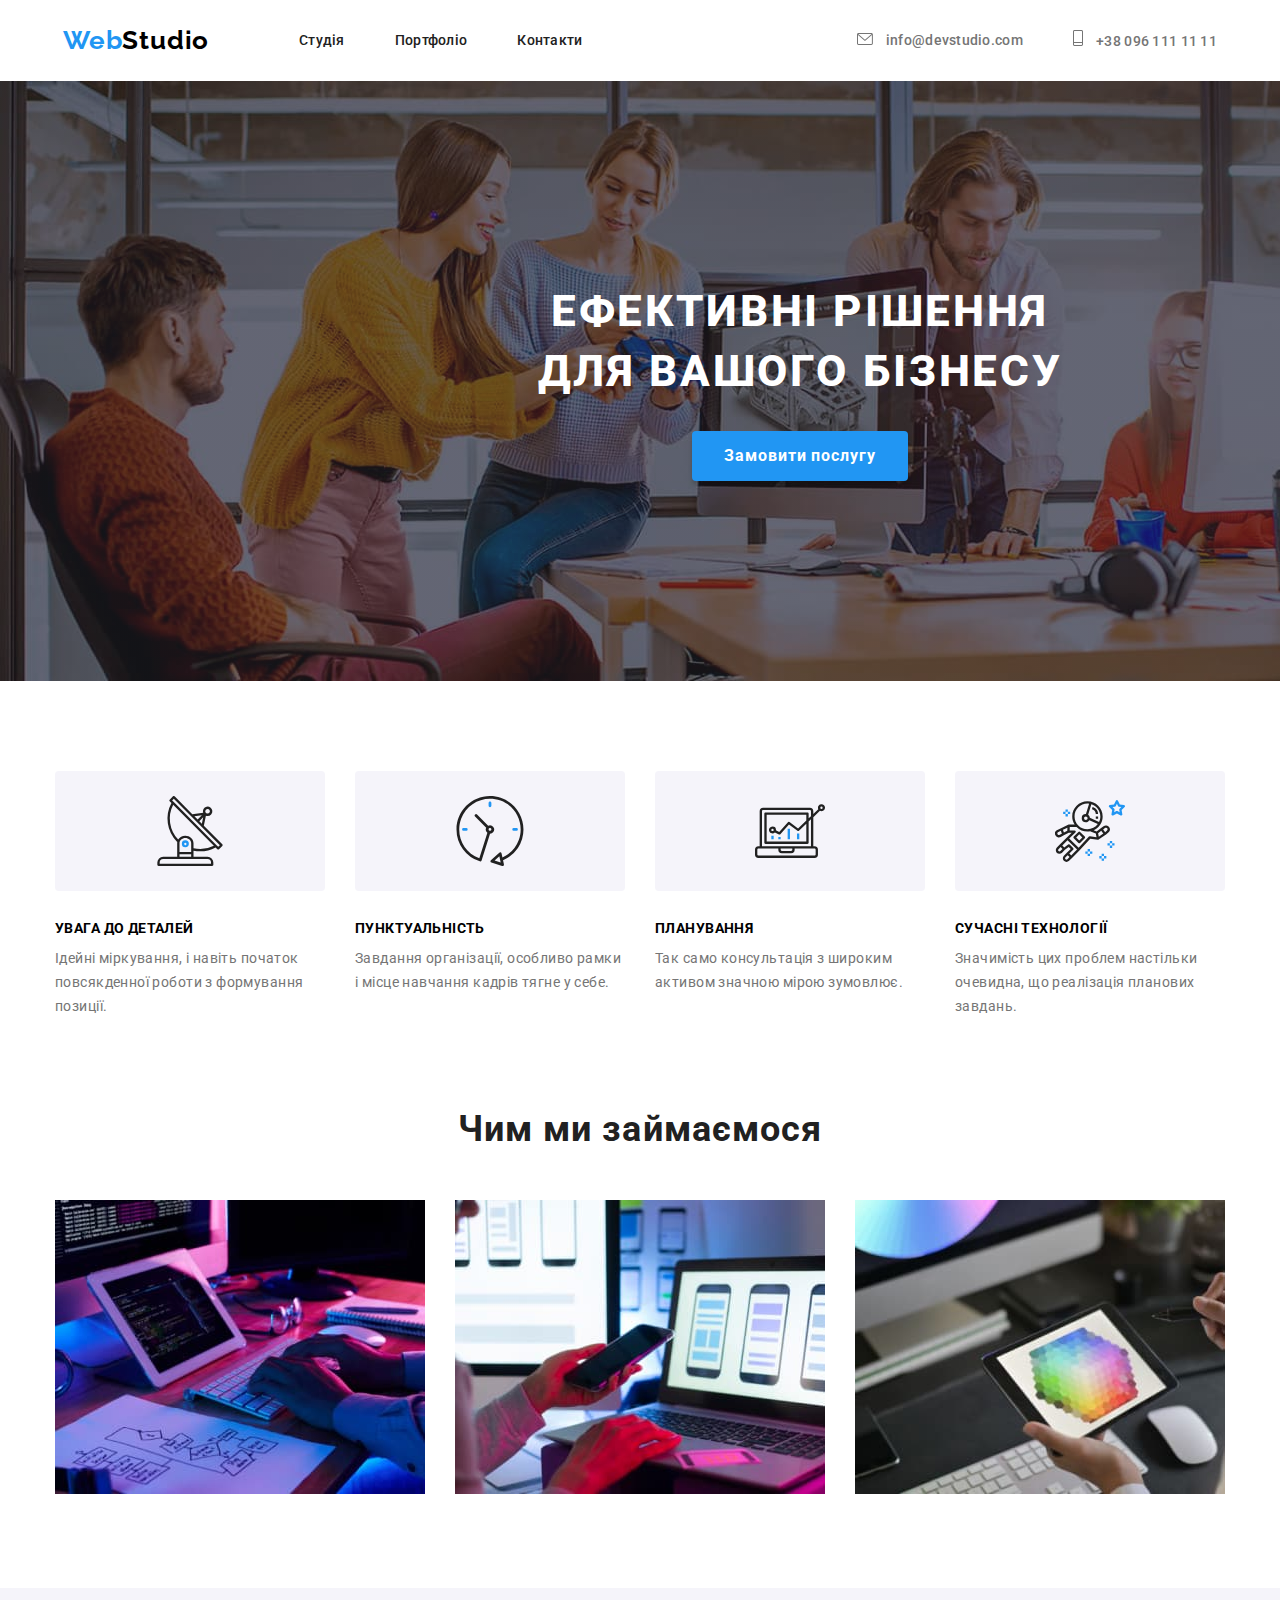
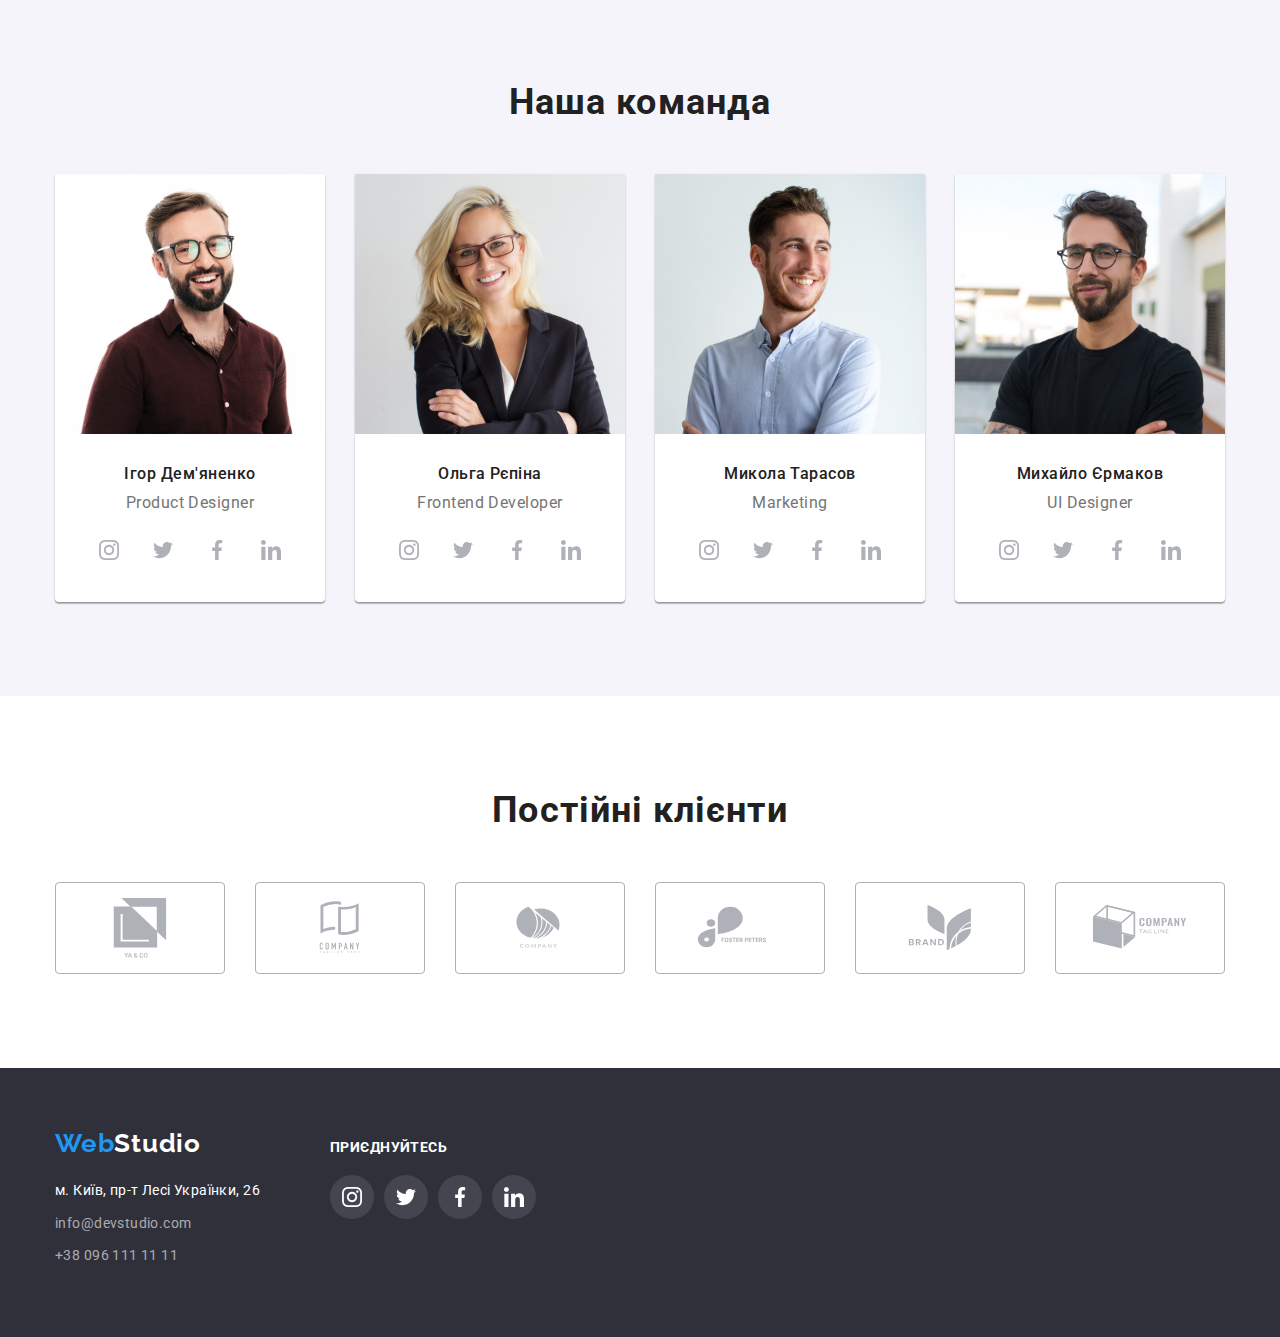
==== index.html @ 6b3cf189 "updated" ====
<!DOCTYPE html>
<html lang="uk">
  <head>
    <meta charset="UTF-8" />
    <meta http-equiv="X-UA-Compatible" content="IE=edge" />
    <meta name="viewport" content="width=device-width, initial-scale=1.0" />
    <title>WebStudio</title>
    <link rel="stylesheet" href="./css/modern-normalize.css" />
    <link rel="stylesheet" href="./css/styles.css" />
    <link rel="preconnect" href="https://fonts.googleapis.com" />
    <link rel="preconnect" href="https://fonts.gstatic.com" crossorigin />
    <link
      href="https://fonts.googleapis.com/css2?family=Raleway:wght@700&family=Roboto:wght@400;500;700;900&display=swap"
      rel="stylesheet"
    />
  </head>
  <body>
    <header class="page-header">
      <div class="container">
        <a class="header-logo" href="./index.html"
          ><span style="color: #2196f3">Web</span>Studio</a
        >
        <nav>
          <ul class="header-nav">
            <li class="header-li list">
              <a class="header-link" href="./index.html">Студія</a>
            </li>
            <li class="header-li list">
              <a class="header-link" href="./portfolio.html">Портфоліо</a>
            </li>
            <li class="header-li list">
              <a class="header-link" href="#contacts">Контакти</a>
            </li>
          </ul>
          <ul class="header-contacts">
            <li class="header-contacts-li list">
              <a class="header-contacts-link" href="mailto:info@devstudio.com"
                ><svg class="icon-mail">
                  <use href="./images/symbol-defs.svg#icon-envelope"></use>
                </svg>
                info@devstudio.com</a
              >
            </li>
            <li class="header-contacts-li list">
              <a class="header-contacts-link" href="tel:+380961111111">
                <svg class="icon-tel">
                  <use href="./images/symbol-defs.svg#icon-vector"></use>
                </svg>
                +38 096 111 11 11</a
              >
            </li>
          </ul>
        </nav>
      </div>
    </header>
    <main>
      <section class="main-section">
        <div class="container">
          <div class="main-section-container">
            <h1>
              Ефективні рішення<br />
              для вашого бізнесу
            </h1>
            <button class="main-button" type="button">Замовити послугу</button>
          </div>
        </div>
      </section>

      <section class="features-section">
        <div class="container">
          <h2 class="visually-hidden">Наші особливості</h2>
          <ul class="features-section-ul">
            <li class="features-section-li list">
              <h3>Увага до деталей</h3>
              <p>
                Ідейні міркування, і навіть початок повсякденної роботи з
                формування позиції.
              </p>
            </li>
            <li class="features-section-li list">
              <h3>Пунктуальність</h3>
              <p>
                Завдання організації, особливо рамки і місце навчання кадрів
                тягне у себе.
              </p>
            </li>
            <li class="features-section-li list">
              <h3>Планування</h3>
              <p>
                Так само консультація з широким активом значною мірою зумовлює.
              </p>
            </li>
            <li class="features-section-li list">
              <h3>Сучасні технології</h3>
              <p>
                Значимість цих проблем настільки очевидна, що реалізація
                планових завдань.
              </p>
            </li>
          </ul>
        </div>
      </section>
      <section class="img-items">
        <h2>Чим ми займаємося</h2>
        <div class="container">
          <ul class="img-ul list">
            <li>
              <img
                src="./images/img1.jpg"
                alt="Зображення компьютеру планшету та клавіатури"
                width="370"
              />
            </li>
            <li>
              <img
                src="./images/img2.jpg"
                alt="Зображення телефону та екрану компьютера"
                width="370"
              />
            </li>
            <li>
              <img
                src="./images/img3.jpg"
                alt="Зображення планшету"
                width="370"
              />
            </li>
          </ul>
        </div>
      </section>
      <section class="team-section">
        <h2>Наша команда</h2>
        <div class="container">
          <ul class="team-section-ul">
            <li class="team-section-li list">
              <img
                src="./images/img4.jpg"
                alt="Фото Ігор Дем'яненко"
                width="270"
              />
              <div class="team-member-div">
                <h3>Ігор Дем'яненко</h3>
                <p>Product Designer</p>
                <ul class="soc-list list">
                  <li class="soc-item">
                    <a
                      href="#"
                      class="social-link link"
                      target="_blank"
                      rel="noopener noreferrer nofollow"
                    >
                      <svg class="icon-soc" width="20px" height="20px">
                        <use
                          href="./images/symbol-defs.svg#icon-instagram"
                        ></use>
                      </svg>
                    </a>
                  </li>
                  <li class="soc-item">
                    <a
                      href="#"
                      class="social-link link"
                      target="_blank"
                      rel="noopener noreferrer nofollow"
                    >
                      <svg class="icon-soc" width="20px" height="20px">
                        <use href="./images/symbol-defs.svg#icon-twitter"></use>
                      </svg>
                    </a>
                  </li>
                  <li class="soc-item">
                    <a
                      href="#"
                      class="social-link link"
                      target="_blank"
                      rel="noopener noreferrer nofollow"
                    >
                      <svg class="icon-soc" width="20px" height="20px">
                        <use
                          href="./images/symbol-defs.svg#icon-facebook"
                        ></use>
                      </svg>
                    </a>
                  </li>
                  <li class="soc-item">
                    <a
                      href="#"
                      class="social-link link"
                      target="_blank"
                      rel="noopener noreferrer nofollow"
                    >
                      <svg class="icon-soc" width="20px" height="20px">
                        <use
                          href="./images/symbol-defs.svg#icon-linkedin"
                        ></use>
                      </svg>
                    </a>
                  </li>
                </ul>
              </div>
            </li>
            <li class="team-section-li list">
              <img
                src="./images/img5.jpg"
                alt="Фото Ольги Рєпіної"
                width="270"
              />
              <div class="team-member-div">
                <h3>Ольга Рєпіна</h3>
                <p>Frontend Developer</p>
                <ul class="soc-list list">
                  <li class="soc-item">
                    <a
                      href="#"
                      class="social-link link"
                      target="_blank"
                      rel="noopener noreferrer nofollow"
                    >
                      <svg class="icon-soc" width="20px" height="20px">
                        <use
                          href="./images/symbol-defs.svg#icon-instagram"
                        ></use>
                      </svg>
                    </a>
                  </li>
                  <li class="soc-item">
                    <a
                      href="#"
                      class="social-link link"
                      target="_blank"
                      rel="noopener noreferrer nofollow"
                    >
                      <svg class="icon-soc" width="20px" height="20px">
                        <use href="./images/symbol-defs.svg#icon-twitter"></use>
                      </svg>
                    </a>
                  </li>
                  <li class="soc-item">
                    <a
                      href="#"
                      class="social-link link"
                      target="_blank"
                      rel="noopener noreferrer nofollow"
                    >
                      <svg class="icon-soc" width="20px" height="20px">
                        <use
                          href="./images/symbol-defs.svg#icon-facebook"
                        ></use>
                      </svg>
                    </a>
                  </li>
                  <li class="soc-item">
                    <a
                      href="#"
                      class="social-link link"
                      target="_blank"
                      rel="noopener noreferrer nofollow"
                    >
                      <svg class="icon-soc" width="20px" height="20px">
                        <use
                          href="./images/symbol-defs.svg#icon-linkedin"
                        ></use>
                      </svg>
                    </a>
                  </li>
                </ul>
              </div>
            </li>
            <li class="team-section-li list">
              <img
                src="./images/img6.jpg"
                alt="Фото Миколи Тарасова"
                width="270"
              />
              <div class="team-member-div">
                <h3>Микола Тарасов</h3>
                <p>Marketing</p>
                <ul class="soc-list list">
                  <li class="soc-item">
                    <a
                      href="#"
                      class="social-link link"
                      target="_blank"
                      rel="noopener noreferrer nofollow"
                    >
                      <svg class="icon-soc" width="20px" height="20px">
                        <use
                          href="./images/symbol-defs.svg#icon-instagram"
                        ></use>
                      </svg>
                    </a>
                  </li>
                  <li class="soc-item">
                    <a
                      href="#"
                      class="social-link link"
                      target="_blank"
                      rel="noopener noreferrer nofollow"
                    >
                      <svg class="icon-soc" width="20px" height="20px">
                        <use href="./images/symbol-defs.svg#icon-twitter"></use>
                      </svg>
                    </a>
                  </li>
                  <li class="soc-item">
                    <a
                      href="#"
                      class="social-link link"
                      target="_blank"
                      rel="noopener noreferrer nofollow"
                    >
                      <svg class="icon-soc" width="20px" height="20px">
                        <use
                          href="./images/symbol-defs.svg#icon-facebook"
                        ></use>
                      </svg>
                    </a>
                  </li>
                  <li class="soc-item">
                    <a
                      href="#"
                      class="social-link link"
                      target="_blank"
                      rel="noopener noreferrer nofollow"
                    >
                      <svg class="icon-soc" width="20px" height="20px">
                        <use
                          href="./images/symbol-defs.svg#icon-linkedin"
                        ></use>
                      </svg>
                    </a>
                  </li>
                </ul>
              </div>
            </li>
            <li class="team-section-li list">
              <img
                src="./images/img7.jpg"
                alt="Фото Михайла Єрмакова"
                width="270"
              />
              <div class="team-member-div">
                <h3>Михайло Єрмаков</h3>
                <p>UI Designer</p>
                <ul class="soc-list list">
                  <li class="soc-item">
                    <a
                      href="#"
                      class="social-link link"
                      target="_blank"
                      rel="noopener noreferrer nofollow"
                    >
                      <svg class="icon-soc" width="20px" height="20px">
                        <use
                          href="./images/symbol-defs.svg#icon-instagram"
                        ></use>
                      </svg>
                    </a>
                  </li>
                  <li class="soc-item">
                    <a
                      href="#"
                      class="social-link link"
                      target="_blank"
                      rel="noopener noreferrer nofollow"
                    >
                      <svg class="icon-soc" width="20px" height="20px">
                        <use href="./images/symbol-defs.svg#icon-twitter"></use>
                      </svg>
                    </a>
                  </li>
                  <li class="soc-item">
                    <a
                      href="#"
                      class="social-link link"
                      target="_blank"
                      rel="noopener noreferrer nofollow"
                    >
                      <svg class="icon-soc" width="20px" height="20px">
                        <use
                          href="./images/symbol-defs.svg#icon-facebook"
                        ></use>
                      </svg>
                    </a>
                  </li>
                  <li class="soc-item">
                    <a
                      href="#"
                      class="social-link link"
                      target="_blank"
                      rel="noopener noreferrer nofollow"
                    >
                      <svg class="icon-soc" width="20px" height="20px">
                        <use
                          href="./images/symbol-defs.svg#icon-linkedin"
                        ></use>
                      </svg>
                    </a>
                  </li>
                </ul>
              </div>
            </li>
          </ul>
        </div>
      </section>
      <section class="clients">
        <h2>Постійні клієнти</h2>
        <ul class="clients-ul">
          <li class="clients-li list">
            <a
              href="#"
              class="client-link link"
              target="_blank"
              rel="noopener noreferrer nofollow"
            >
              <svg class="icon-logo" width="106px" height="60px">
                <use href="./images/symbol-defs.svg#icon-Logo1"></use>
              </svg>
            </a>
          </li>
          <li class="clients-li list">
            <a
              href="#"
              class="client-link link"
              target="_blank"
              rel="noopener noreferrer nofollow"
            >
              <svg class="icon-logo" width="106px" height="60px">
                <use href="./images/symbol-defs.svg#icon-Logo2"></use>
              </svg>
            </a>
          </li>
          <li class="clients-li list">
            <a
              href="#"
              class="client-link link"
              target="_blank"
              rel="noopener noreferrer nofollow"
            >
              <svg class="icon-logo" width="106px" height="60px">
                <use href="./images/symbol-defs.svg#icon-Logo3"></use>
              </svg>
            </a>
          </li>
          <li class="clients-li list">
            <a
              href="#"
              class="client-link link"
              target="_blank"
              rel="noopener noreferrer nofollow"
            >
              <svg class="icon-logo" width="106px" height="60px">
                <use href="./images/symbol-defs.svg#icon-Logo4"></use>
              </svg>
            </a>
          </li>
          <li class="clients-li list">
            <a
              href="#"
              class="client-link link"
              target="_blank"
              rel="noopener noreferrer nofollow"
            >
              <svg class="icon-logo" width="106px" height="60px">
                <use href="./images/symbol-defs.svg#icon-Logo5"></use>
              </svg>
            </a>
          </li>
          <li class="clients-li list">
            <a
              href="#"
              class="client-link link"
              target="_blank"
              rel="noopener noreferrer nofollow"
            >
              <svg class="icon-logo" width="106px" height="60px">
                <use href="./images/symbol-defs.svg#icon-Logo6"></use>
              </svg>
            </a>
          </li>
        </ul>
      </section>
    </main>
    <footer>
      <div class="container-footer">
        <div>
          <a class="logo-footer" href="./index.html"
            ><span style="color: #2196f3">Web</span>Studio</a
          >
          <address>
            <ul class="footer-ul" id="contacts">
              <li class="footer-li list">
                <a
                  class="footer-address"
                  href="https://goo.gl/maps/fCmVy85zuMWWHmQd8"
                  target="_blank"
                  rel="noopener noreferrer nofollow"
                  >м. Київ, пр-т Лесі Українки, 26</a
                >
              </li>
              <li class="footer-li list">
                <a class="footer-link" href="mailto:info@devstudio.com"
                  >info@devstudio.com</a
                >
              </li>
              <li class="footer-li list">
                <a class="footer-link" href="tel:+380961111111"
                  >+38 096 111 11 11</a
                >
              </li>
            </ul>
          </address>
        </div>
        <div class="social-links-footer">
          <h2>Приєднуйтесь</h2>
          <ul class="social-footer-ul list">
            <li class="social-footer-li">
              <a
                href="#"
                class="social-link link"
                target="_blank"
                rel="noopener noreferrer nofollow"
              >
                <svg class="icon-footer" width="20px" height="20px">
                  <use href="./images/symbol-defs.svg#icon-instagram"></use>
                </svg>
              </a>
            </li>
            <li class="social-footer-li">
              <a
                href="#"
                class="social-link link"
                target="_blank"
                rel="noopener noreferrer nofollow"
              >
                <svg class="icon-footer" width="20px" height="20px">
                  <use href="./images/symbol-defs.svg#icon-twitter"></use>
                </svg>
              </a>
            </li>
            <li class="social-footer-li">
              <a
                href="#"
                class="social-link link"
                target="_blank"
                rel="noopener noreferrer nofollow"
              >
                <svg class="icon-footer" width="20px" height="20px">
                  <use href="./images/symbol-defs.svg#icon-facebook"></use>
                </svg>
              </a>
            </li>
            <li class="social-footer-li">
              <a
                href="#"
                class="social-link link"
                target="_blank"
                rel="noopener noreferrer nofollow"
              >
                <svg class="icon-footer" width="20px" height="20px">
                  <use href="./images/symbol-defs.svg#icon-linkedin"></use>
                </svg>
              </a>
            </li>
          </ul>
        </div>
      </div>
    </footer>
  </body>
</html>
---- css/styles.css ----
body {
  font-family: "Roboto", sans-serif;
  height: 100%;
  background-color: white;
}

p,
h1,
h2,
h3,
h4,
h5,
h6 {
  margin: 0;
}

ul,
ol {
  margin: 0;
  padding-left: 0;
}

button {
  cursor: pointer;
}

address {
  font-style: normal;
}

img {
  display: block;
  max-width: 100%;
  height: auto;
}

.page-header {
  padding-top: 25px;
  padding-bottom: 25px;
}

.container {
  width: 1200px;
  padding-left: 15px;
  padding-right: 15px;
  margin: 0 auto;
  display: flex;
  box-sizing: border-box;
  align-items: center;
  justify-content: center;
}


.list {
  list-style: none;
}

.header-logo {
  text-decoration: none;
  font-family: "Raleway";
  font-weight: 700;
  font-size: 26px;
  line-height: 1.19;
  letter-spacing: 0.03em;
  color: #000;
}

.header-link {
  font-weight: 500;
  font-size: 14px;
  line-height: 1.14;
  letter-spacing: 0.02em;
  color: #212121;
  text-decoration: none;
}

.header-link:hover,
.header-link:focus {
  color: #2196f3;
}

.header-nav {
  justify-content: center;
  align-items: center;
  margin-left: 90px;
  display: inline-flex;
  gap: 50px;
}

.header-contacts {
  align-items: center;
  display: inline-flex;
  box-sizing: border-box;
  justify-content: flex-end;
  margin-left: 270px;
  gap: 50px;
}


.header-contacts-link {
  font-weight: 500;
  font-size: 14px;
  line-height: 1.14;
  letter-spacing: 0.02em;
  color: #757575;
  text-decoration: none;
}


.line-header {
  border-bottom: 1px solid #ececec;
}

.nav-header {
  display: flex;
  justify-content: space-between;
}

.header-contacts-li {
  align-self: center;

}

.icon-mail {
  margin-right: 10px;
  height: 12px;
  width: 16px;
  fill: currentColor;
}

.icon-tel {
  margin-right: 10px;
  height: 16px;
  width: 10px;
  fill: currentColor;
}

.header-contacts-link:hover,
.header-contacts-link:focus {
  fill: #2196f3;
}

.header-contacts-link:hover,
.header-contacts-link:focus {
  color: #2196f3;
}

/* .header-contacts-li:nth-child(1)::before {
  content: "";
  display: inline-flex;
  height: 12px;
  width: 16px;
  margin-right: 10px;
  background-image: url(../images/envelope.svg);
  background-size: contain;
}

.header-contacts-li:nth-child(2)::before {
  content: "";
  display: inline-flex;
  height: 16px;
  width: 10px;
  margin-right: 10px;
  background-image: url(../images/vector.svg);
  background-size: contain;
} */

.features-section-li:nth-child(1)::before {
  content: "";
  display: block;
  width: 270px;
  height: 120px;
  background: #F5F4FA;
  border-radius: 4px;
  margin-bottom: 30px;
  background-image: url(../images/antenna.svg);
  background-position: center;
  background-repeat: no-repeat;

}

.features-section-li:nth-child(2)::before {
  content: "";
  display: block;
  width: 270px;
  height: 120px;
  background: #F5F4FA;
  border-radius: 4px;
  margin-bottom: 30px;
  background-image: url(../images/clock.svg);
  background-position: center;
  background-repeat: no-repeat;

}

.features-section-li:nth-child(3)::before {
  content: "";
  display: block;
  width: 270px;
  height: 120px;
  background: #F5F4FA;
  border-radius: 4px;
  margin-bottom: 30px;
  background-image: url(../images/diagram.svg);
  background-position: center;
  background-repeat: no-repeat;

}

.features-section-li:nth-child(4)::before {
  content: "";
  display: block;
  width: 270px;
  height: 120px;
  background: #F5F4FA;
  border-radius: 4px;
  margin-bottom: 30px;
  background-image: url(../images/astronaut.svg);
  background-position: center;
  background-repeat: no-repeat;

}

.main-section {
  background-image: linear-gradient(to right,
      rgba(47, 48, 58, 0.4),
      rgba(47, 48, 58, 0.4)),
    url(../images/img20.jpg);
  background-color: #2f303a;
  background-size: cover;
  width: 1600px;
  height: 600px;
  margin-left: auto;
  margin-right: auto;
  padding-top: 200px;
  padding-bottom: 200px;
}

.main-section-container {
  display: flex;
  flex-direction: column;
}

.main-section-container h1 {

  flex-direction: column;
  font-style: normal;
  font-weight: 800;
  font-size: 44px;
  line-height: calc(60 / 44);
  letter-spacing: 0.06em;
  color: white;
  text-transform: uppercase;
  text-align: center;
  margin-bottom: 30px;
}

.main-button {

  font-weight: 700;
  font-size: 16px;
  line-height: 1.87;
  /* identical to box height, or 188% */
  text-align: center;
  letter-spacing: 0.06em;
  color: white;
  margin: 0 auto;
  display: block;
  min-width: 216px;
  height: 50px;
  background: #2196f3;
  box-shadow: 0px 4px 4px rgba(0, 0, 0, 0.15);
  border-radius: 4px;
  border: none;
}

h2 {
  font-weight: 700;
  font-size: 36px;
  line-height: 1.16;
  text-align: center;
  letter-spacing: 0.03em;
  color: #212121;
}

h3 {
  font-style: normal;
  font-weight: 700;
  font-size: 14px;
  line-height: 1.14;
  letter-spacing: 0.03em;
  text-transform: uppercase;
}

.team-section-li>h3 {
  font-style: normal;
  font-weight: 500;
  font-size: 16px;
  line-height: calc(19 / 16);
  /* identical to box height */

  text-align: center;
  letter-spacing: 0.03em;

  color: #212121;
  text-transform: capitalize;
}

p {
  font-style: normal;
  font-weight: 400;
  font-size: 14px;
  line-height: 1.71;
  letter-spacing: 0.03em;
  color: #757575;
}

.team-section-li>p {
  font-weight: 400;
  font-size: 16px;
  line-height: calc(19 / 16);
  text-align: center;
  letter-spacing: 0.03em;

  color: #757575;
}

.features-section-ul {
  justify-content: center;
  align-items: center;
}

.features-section {
  padding-top: 90px;
  padding-bottom: 90px;
}

.features-section-ul {
  display: flex;
  flex-direction: row;
  justify-content: center;
  align-items: flex-start;
  /* height: 100px; */
}

.features-section-li {
  width: 270px;
  margin-left: 30px;
}

.features-section-li:first-child {
  margin-left: 0;
}

.features-section-li>h3 {
  margin-bottom: 10px;
}

.a-img-portfolio>h3 {
  font-weight: 700;
  font-size: 18px;
  line-height: calc(36 / 18);
  /* identical to box height, or 200% */
  letter-spacing: 0.06em;
  color: #212121;
}

.a-img-portfolio>p {
  font-weight: 400;
  font-size: 16px;
  line-height: calc(30 / 16);
  letter-spacing: 0.03em;
  color: #757575;
}

/* .img-items {
  margin-top: 118px;
  margin-bottom: 94px;
} */

.img-items>h2 {
  padding-bottom: 50px;
}

.img-ul {
  justify-content: center;
  align-items: center;
  display: flex;
  flex-direction: row;
  gap: 30px;
  padding-bottom: 94px;
}

.team-section {
  padding-top: 94px;
  padding-bottom: 94px;
  width: 100%;
  background: #f5f4fa;
}

.team-section-ul {
  justify-content: center;
  align-items: center;
  margin-top: 50px;
  display: flex;
  flex-direction: row;
  justify-content: center;
  gap: 30px;
}

.team-section-li {
  width: 270px;
  background: #ffffff;
  box-shadow: 0px 1px 3px rgba(0, 0, 0, 0.12), 0px 1px 1px rgba(0, 0, 0, 0.14),
    0px 2px 1px rgba(0, 0, 0, 0.2);
  border-radius: 0px 0px 4px 4px;
  display: inline-block;
}

.team-section-li>.team-member-div>h3 {
  text-transform: capitalize;
  text-align: center;
}

.team-section-li>.team-member-div>p {
  padding-top: 10px;
  padding-bottom: 16px;
  text-align: center;
}

.team-member-div {
  padding-top: 30px;
  padding-bottom: 30px;
  text-align: center;
}

.team-member-div h3 {

  font-weight: 500;
  font-size: 16px;
  line-height: calc(19/16);
  text-align: center;
  letter-spacing: 0.03em;
  color: #212121;
}

.team-member-div p {
  font-weight: 400;
  font-size: 16px;
  line-height: calc(19/16);
  text-align: center;
  letter-spacing: 0.03em;
  color: #757575;
}

.soc-list {
  display: inline-flex;
  align-items: center;
  justify-content: center;
  gap: 10px;
}

.soc-item {
  width: 44px;
  height: 44px;
  display: flex;
}


.social-link {
  width: 100%;
  height: 100%;
  border-radius: 50%;
  display: flex;
  align-items: center;
  justify-content: center;
}

.icon-soc {
  fill: #AFB1B8;
}

.social-link:hover,
.social-link:focus {
  background-color: #2196f3;
}

.social-link:hover .icon-soc,
.social-link:focus .icon-soc {
  fill: #fff;
}

.clients {
  padding-top: 94px;
  padding-bottom: 94px;
}

.clients h2 {
  padding-bottom: 50px;
}

.clients-ul {
  display: flex;
  align-items: center;
  justify-content: center;
  gap: 30px;
}

.clients-li {
  width: 170px;
  height: 92px;
}


.client-link {
  width: 100%;
  height: 100%;
  display: flex;
  align-items: center;
  justify-content: center;
  border-radius: 4px;
  border: 1px solid #AFB1B8;

}

.icon-logo {
  display: flex;
  align-items: center;
  justify-content: center;
  fill: #AFB1B8;
}

.client-link:hover,
.client-link:focus {
  width: 170px;
  height: 92px;
  display: flex;
  align-items: center;
  justify-content: center;
  border-radius: 4px;
  border: 1px solid #2196f3;
}

.client-link:hover .icon-logo,
.client-link:focus .icon-logo {
  fill: #2196f3;
}

footer {
  width: 100%;
  background: #2f303a;
  padding-top: 60px;
  padding-bottom: 60px;
}

.container-footer {
  width: 1200px;
  padding-left: 15px;
  padding-right: 15px;
  margin: 0 auto;
  display: flex;
  box-sizing: border-box;
  flex-direction: row;
  justify-content: flex-start;
  align-items: baseline;
  gap: 70px;
}

.logo-footer {
  text-decoration: none;
  font-family: "Raleway";
  font-weight: 700;
  font-size: 26px;
  line-height: 1.19;
  /* identical to box height */
  letter-spacing: 0.03em;
  color: #fff;
}

.footer-address {
  font-style: normal;
  text-decoration: none;
  font-weight: 400;
  font-size: 14px;
  line-height: 1.7;
  /* or 171% */
  letter-spacing: 0.03em;
  color: #ffffff;
}

.footer-link {
  text-decoration: none;
  font-style: normal;
  font-weight: 400;
  font-size: 14px;
  line-height: 1.7;
  /* or 171% */
  letter-spacing: 0.03em;
  color: rgba(255, 255, 255, 0.6);
}

.footer-ul {
  margin-top: 20px;
}

.footer-li {
  margin-bottom: 9px;
}

.social-links-footer h2 {
  font-style: normal;
  font-weight: 700;
  font-size: 14px;
  line-height: 16px;
  letter-spacing: 0.03em;
  text-transform: uppercase;
  color: #FFFFFF;
  text-align: left;
  margin-bottom: 20px;
}

.social-footer-ul {
  display: inline-flex;
  align-items: center;
  justify-content: center;
  gap: 10px;
}

.social-footer-li {
  width: 44px;
  height: 44px;
  display: flex;
  background: rgba(255, 255, 255, 0.1);
  border-radius: 50%;
}


.social-link {
  width: 100%;
  height: 100%;
  border-radius: 50%;
  display: flex;
  align-items: center;
  justify-content: center;
}

.icon-footer {
  fill: #fff;
}

.social-link:hover,
.social-link:focus {
  background-color: #2196f3;
}

.social-link:hover .icon-footer,
.social-link:focus .icon-footer {
  fill: #fff;
}

.portfolio-section {
  padding-top: 100px;
  padding-bottom: 94px;
}

.buttons-main-section {
  margin: 0 auto;
  display: flex;
  flex-direction: row;
  justify-content: center;
  align-items: center;
  gap: 10px;
  margin-bottom: 56px;
}


.button-main-section {
  font-family: "Roboto";
  font-style: normal;
  background: #f5f4fa;
  font-weight: 500;
  font-size: 16px;
  line-height: calc(26 / 16);
  padding: 10px 30px;
  text-align: center;
  letter-spacing: 0.03em;
  color: #212121;
  border-radius: 4px;
  border: none;
  padding: 6px 22px;
}

.button-main-section:hover,
.button-main-section:focus {
  background: #2196f3;
  color: white;
  box-shadow: 0px 3px 1px rgba(0, 0, 0, 0.1), 0px 1px 2px rgba(0, 0, 0, 0.08),
    0px 2px 2px rgba(0, 0, 0, 0.12);
}

.img-section {
  align-items: center;
  display: flex;
  flex-direction: row;
  justify-content: center;
  flex-wrap: wrap;
  gap: 30px;
}

.img-portfolio {
  width: 370px;
}

.img-portfolio:hover,
.img-portfolio:focus {
  box-shadow: 0px 1px 1px rgba(0, 0, 0, 0.12), 0px 4px 4px rgba(0, 0, 0, 0.06),
    1px 4px 6px rgba(0, 0, 0, 0.16);
}

.img-portfolio>a {
  text-decoration: none;
  font-style: normal;
}

.img-portfolio>a>.img-div>h3 {
  font-family: "Roboto";
  text-decoration: none;
  font-style: normal;
  font-weight: 700;
  font-size: 18px;
  line-height: 2;
  text-transform: none;
  letter-spacing: 0.06em;
  color: #212121;
}

.img-portfolio>a>.img-div>p {
  font-family: "Roboto";
  text-decoration: none;
  font-style: normal;
  font-weight: 400;
  font-size: 16px;
  line-height: 1.87;
  letter-spacing: 0.03em;
  color: #757575;
}

.img-div {
  border: 1px solid #eeeeee;
  padding: 24px 20px;
}

/* прячу заголовок */
h2.visually-hidden {
  position: absolute;
  width: 1px;
  height: 1px;
  margin: -1px;
  border: 0;
  padding: 0;

  white-space: nowrap;
  clip-path: inset(100%);
  clip: rect(0 0 0 0);
  overflow: hidden;
}
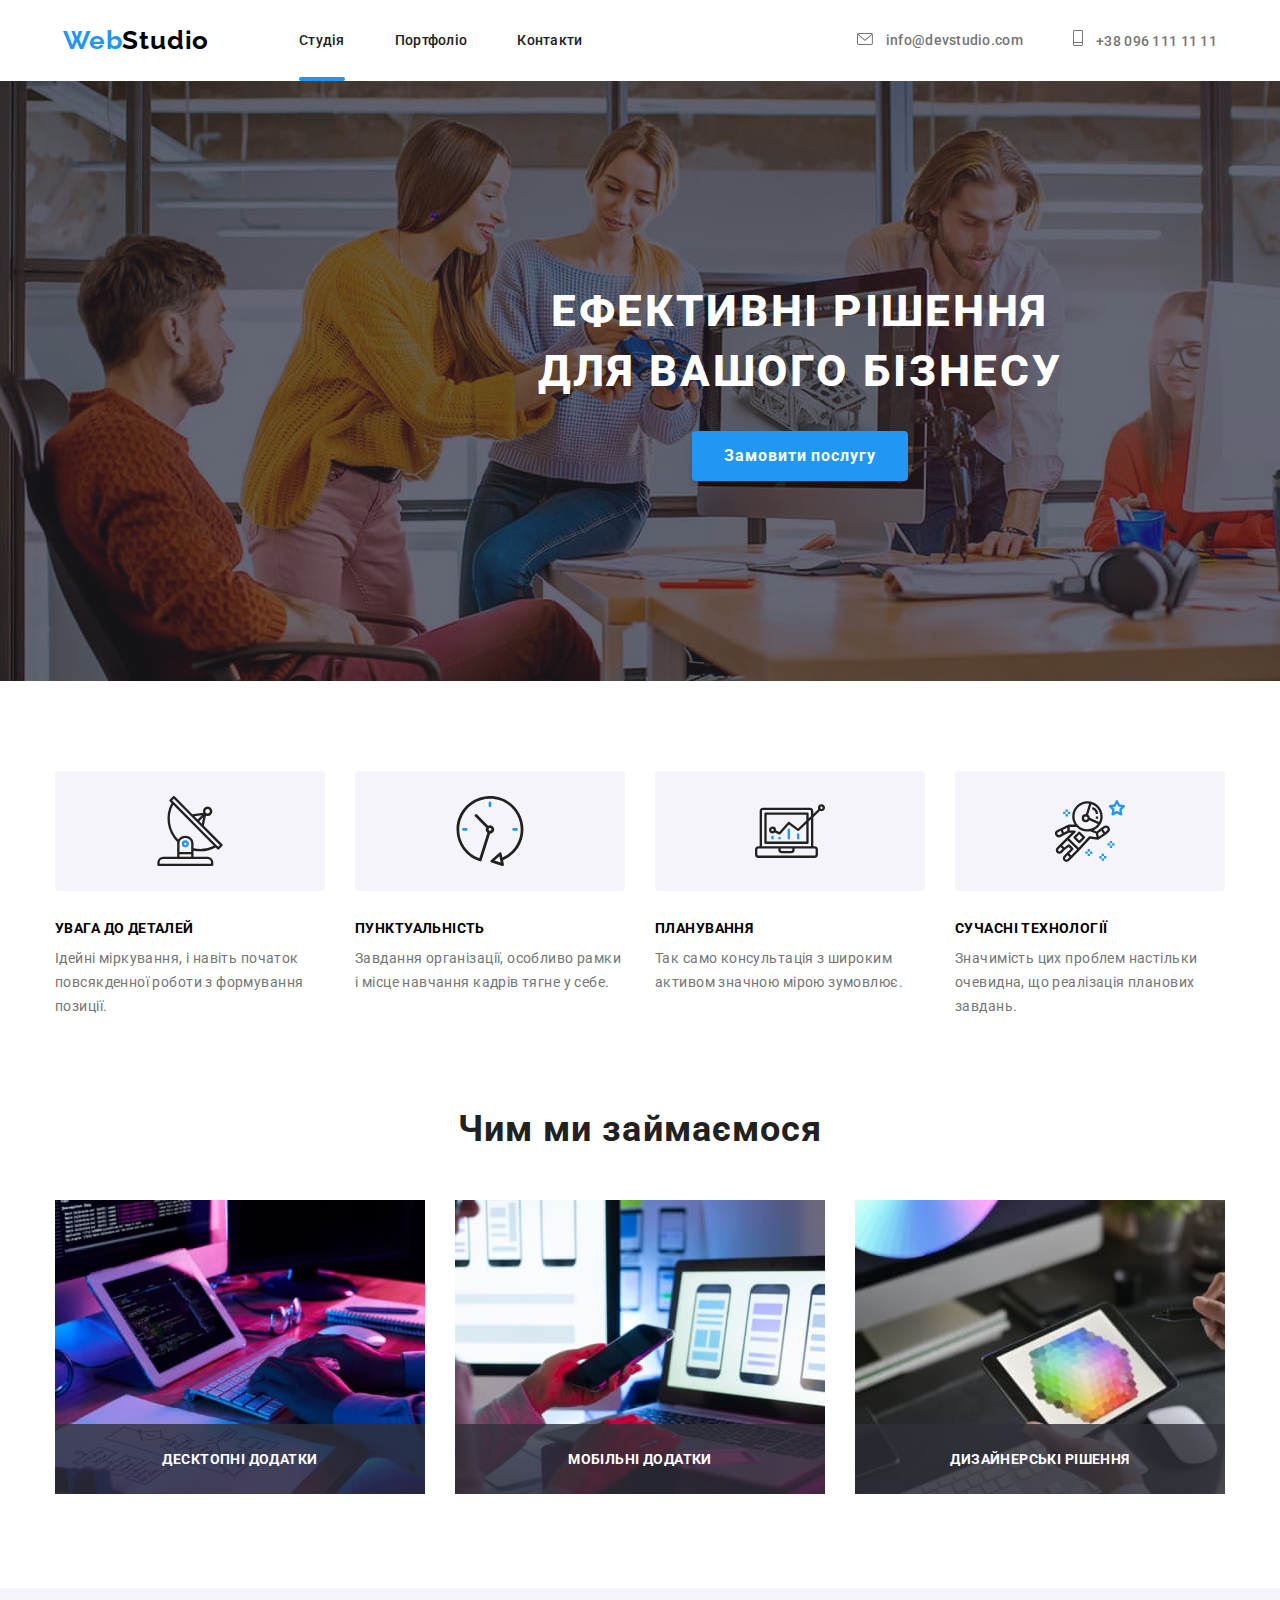
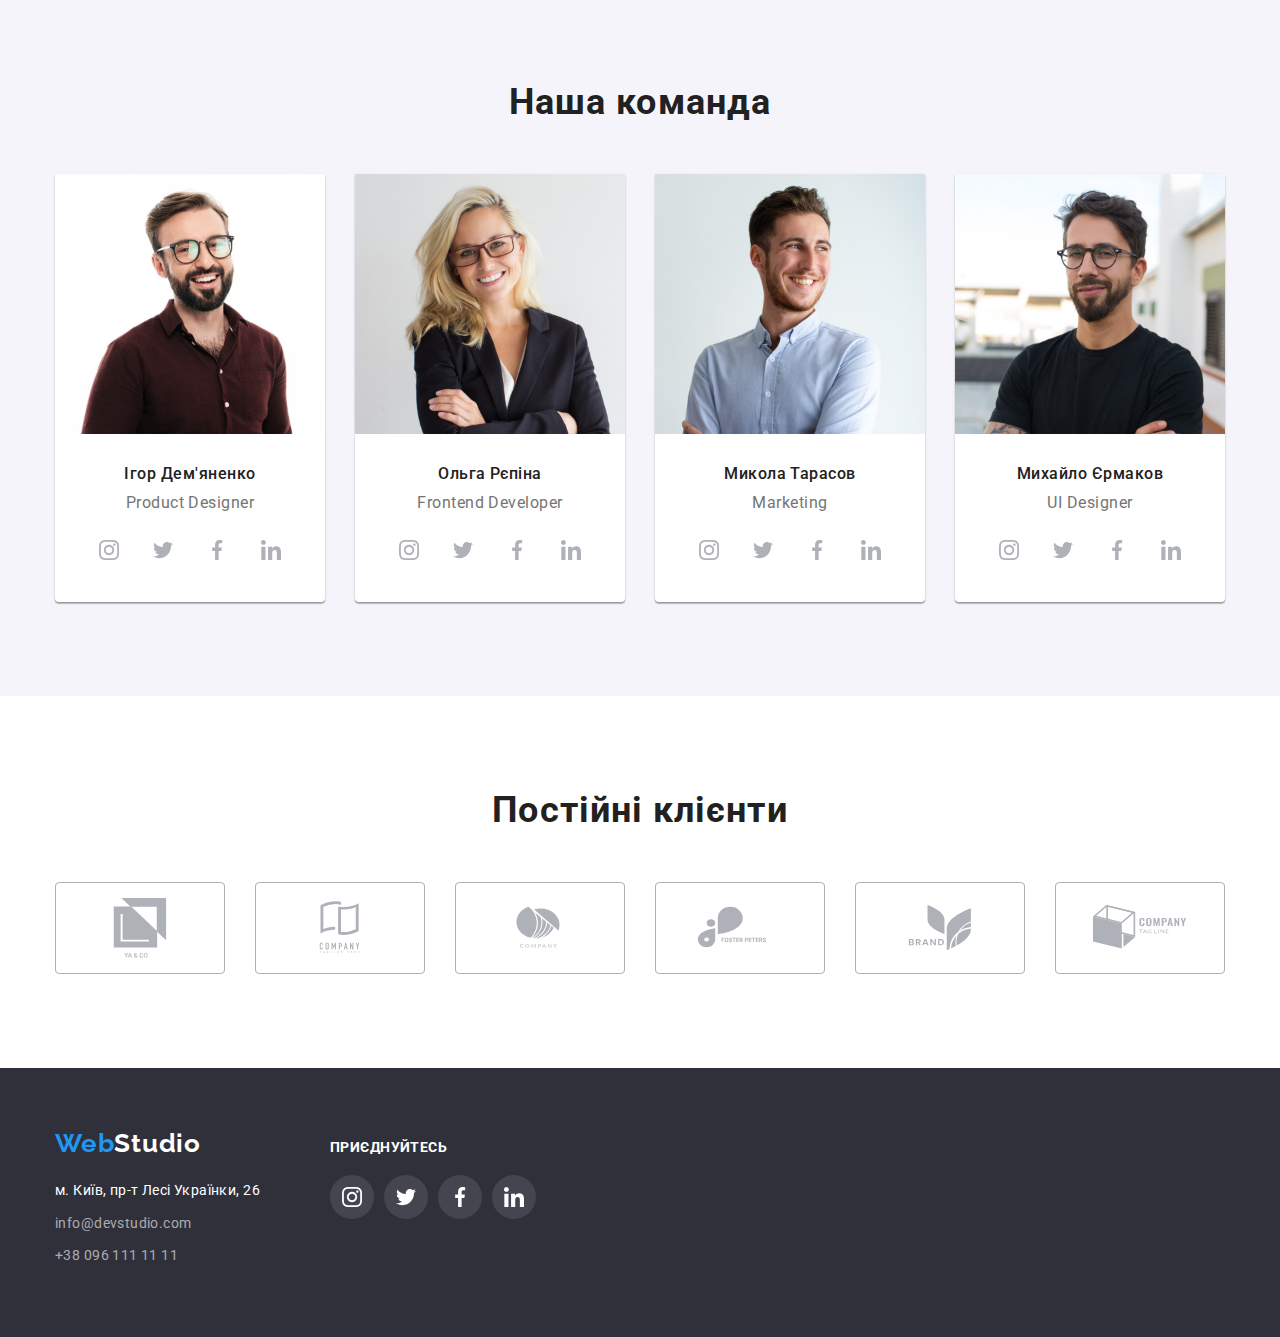
==== commit 3a27b6f7: "updated" ====
--- a/index.html
+++ b/index.html
@@ -5,6 +5,11 @@
     <meta http-equiv="X-UA-Compatible" content="IE=edge" />
     <meta name="viewport" content="width=device-width, initial-scale=1.0" />
     <title>WebStudio</title>
+    <link href="https://unpkg.com/aos@2.3.1/dist/aos.css" rel="stylesheet" />
+    <link
+      rel="stylesheet"
+      href="https://cdnjs.cloudflare.com/ajax/libs/animate.css/4.1.1/animate.min.css"
+    />
     <link rel="stylesheet" href="./css/modern-normalize.css" />
     <link rel="stylesheet" href="./css/styles.css" />
     <link rel="preconnect" href="https://fonts.googleapis.com" />
@@ -23,7 +28,7 @@
         <nav>
           <ul class="header-nav">
             <li class="header-li list">
-              <a class="header-link" href="./index.html">Студія</a>
+              <a class="header-link current" href="./index.html">Студія</a>
             </li>
             <li class="header-li list">
               <a class="header-link" href="./portfolio.html">Портфоліо</a>
@@ -61,7 +66,9 @@
               Ефективні рішення<br />
               для вашого бізнесу
             </h1>
-            <button class="main-button" type="button">Замовити послугу</button>
+            <button class="main-button" type="button" data-modal-open>
+              Замовити послугу
+            </button>
           </div>
         </div>
       </section>
@@ -110,6 +117,7 @@
                 alt="Зображення компьютеру планшету та клавіатури"
                 width="370"
               />
+              <p class="label">Десктопні додатки</p>
             </li>
             <li>
               <img
@@ -117,6 +125,7 @@
                 alt="Зображення телефону та екрану компьютера"
                 width="370"
               />
+              <p class="label">Мобільні додатки</p>
             </li>
             <li>
               <img
@@ -124,6 +133,7 @@
                 alt="Зображення планшету"
                 width="370"
               />
+              <p class="label">Дизайнерські рішення</p>
             </li>
           </ul>
         </div>
@@ -566,5 +576,19 @@
         </div>
       </div>
     </footer>
+    <div class="backdrop is-hidden" data-modal>
+      <div class="modal">
+        <button type="button" class="modal-close" data-modal-close>
+          <svg class="modal-close-icon" width="11px" height="11px">
+            <use href="./images/symbol-defs.svg#icon-x-close"></use>
+          </svg>
+        </button>
+      </div>
+    </div>
+    <script src="./js/modal.js"></script>
+    <script src="https://unpkg.com/aos@2.3.1/dist/aos.js"></script>
+    <script>
+      AOS.init();
+    </script>
   </body>
 </html>
--- a/css/styles.css
+++ b/css/styles.css
@@ -66,17 +66,30 @@
 }
 
 .header-link {
+  position: relative;
   font-weight: 500;
   font-size: 14px;
   line-height: 1.14;
   letter-spacing: 0.02em;
   color: #212121;
   text-decoration: none;
+  transition: color 250ms cubic-bezier(0.4, 0, 0.2, 1);
 }
 
 .header-link:hover,
 .header-link:focus {
   color: #2196f3;
+}
+
+.current::after {
+  position: absolute;
+  content: '';
+  margin-top: 46px;
+  left: 0;
+  background-color: #2196F3;
+  border-radius: 2px;
+  width: 100%;
+  height: 4px;
 }
 
 .header-nav {
@@ -104,6 +117,8 @@
   letter-spacing: 0.02em;
   color: #757575;
   text-decoration: none;
+  transition: fill 250ms cubic-bezier(0.4, 0, 0.2, 1);
+  transition: color 250ms cubic-bezier(0.4, 0, 0.2, 1);
 }
 
 
@@ -356,6 +371,10 @@
   margin-bottom: 10px;
 }
 
+/* .a-img-portfolio {
+  position: relative;
+} */
+
 .a-img-portfolio>h3 {
   font-weight: 700;
   font-size: 18px;
@@ -391,6 +410,29 @@
   padding-bottom: 94px;
 }
 
+.img-ul>li {
+  position: relative;
+}
+
+.label {
+  position: absolute;
+  bottom: 0;
+  left: 0;
+  padding: 27px;
+  font-family: 'Roboto';
+  font-weight: 700;
+  font-size: 14px;
+  line-height: calc(16/14);
+  text-align: center;
+  letter-spacing: 0.03em;
+  text-transform: uppercase;
+  color: #FFFFFF;
+  background: rgba(47, 48, 58, 0.8);
+  height: 70px;
+  width: 370px;
+}
+
+
 .team-section {
   padding-top: 94px;
   padding-bottom: 94px;
@@ -474,10 +516,12 @@
   display: flex;
   align-items: center;
   justify-content: center;
+  transition: background-color 250ms cubic-bezier(0.4, 0, 0.2, 1);
 }
 
 .icon-soc {
   fill: #AFB1B8;
+  transition: fill 250ms cubic-bezier(0.4, 0, 0.2, 1);
 }
 
 .social-link:hover,
@@ -520,6 +564,7 @@
   justify-content: center;
   border-radius: 4px;
   border: 1px solid #AFB1B8;
+  transition: border 250ms cubic-bezier(0.4, 0, 0.2, 1);
 
 }
 
@@ -528,6 +573,7 @@
   align-items: center;
   justify-content: center;
   fill: #AFB1B8;
+  transition: fill 250ms cubic-bezier(0.4, 0, 0.2, 1);
 }
 
 .client-link:hover,
@@ -642,9 +688,11 @@
   display: flex;
   align-items: center;
   justify-content: center;
+  transition: background-color 250ms cubic-bezier(0.4, 0, 0.2, 1);
 }
 
 .icon-footer {
+  transition: fill 250ms cubic-bezier(0.4, 0, 0.2, 1);
   fill: #fff;
 }
 
@@ -688,6 +736,9 @@
   border-radius: 4px;
   border: none;
   padding: 6px 22px;
+  transition: background 250ms cubic-bezier(0.4, 0, 0.2, 1);
+  transition: color 250ms cubic-bezier(0.4, 0, 0.2, 1);
+  transition: box-shadow 250ms cubic-bezier(0.4, 0, 0.2, 1);
 }
 
 .button-main-section:hover,
@@ -709,6 +760,7 @@
 
 .img-portfolio {
   width: 370px;
+  transition: box-shadow 250ms cubic-bezier(0.4, 0, 0.2, 1);
 }
 
 .img-portfolio:hover,
@@ -722,7 +774,7 @@
   font-style: normal;
 }
 
-.img-portfolio>a>.img-div>h3 {
+.img-h3 {
   font-family: "Roboto";
   text-decoration: none;
   font-style: normal;
@@ -734,7 +786,7 @@
   color: #212121;
 }
 
-.img-portfolio>a>.img-div>p {
+.img-p {
   font-family: "Roboto";
   text-decoration: none;
   font-style: normal;
@@ -748,6 +800,31 @@
 .img-div {
   border: 1px solid #eeeeee;
   padding: 24px 20px;
+}
+
+.img-text-wrap {
+  position: relative;
+  overflow: hidden;
+}
+
+.top-text {
+  position: absolute;
+  top: 0;
+  padding: 27px;
+  font-family: 'Roboto';
+  font-weight: 400;
+  font-size: 18px;
+  line-height: calc(28/18);
+  letter-spacing: 0.03em;
+  color: #FFFFFF;
+  background: rgba(33, 150, 243, 0.9);
+  height: 100%;
+  transform: translateY(100%);
+  transition: transform 250ms cubic-bezier(0.4, 0, 0.2, 1);
+}
+
+.img-portfolio:hover .top-text {
+  transform: translateY(0);
 }
 
 /* прячу заголовок */
@@ -758,9 +835,57 @@
   margin: -1px;
   border: 0;
   padding: 0;
-
   white-space: nowrap;
   clip-path: inset(100%);
   clip: rect(0 0 0 0);
   overflow: hidden;
+}
+
+.backdrop {
+  position: fixed;
+  top: 0;
+  width: 100%;
+  height: 100%;
+  background-color: rgba(0, 0, 0, 0.2);
+  transition: opacity 250ms cubic-bezier(0.4, 0, 0.2, 1), visibility 250ms cubic-bezier(0.4, 0, 0.2, 1);
+  ;
+
+}
+
+.modal {
+  width: 528px;
+  min-height: 581px;
+  background-color: #fff;
+  position: absolute;
+  top: 50%;
+  left: 50%;
+  transform: translate(-50%, -50%) scale(1);
+  box-shadow: 0px 1px 3px rgba(0, 0, 0, 0.12), 0px 1px 1px rgba(0, 0, 0, 0.14), 0px 2px 1px rgba(0, 0, 0, 0.2);
+  border-radius: 4px;
+  transition: transform 250ms cubic-bezier(0.4, 0, 0.2, 1);
+}
+
+.backdrop.is-hidden .modal {
+  transform: translate(-50%, -50%) scale(0);
+}
+
+.modal-close {
+  width: 30px;
+  height: 30px;
+  background-color: transparent;
+  border: 1px solid rgba(0, 0, 0, 0.1);
+  border-radius: 50%;
+  position: absolute;
+  right: 8px;
+  top: 8px;
+  display: flex;
+  align-items: center;
+  justify-content: center;
+  cursor: pointer;
+}
+
+.backdrop.is-hidden {
+  opacity: 0;
+  visibility: hidden;
+  pointer-events: none;
 }